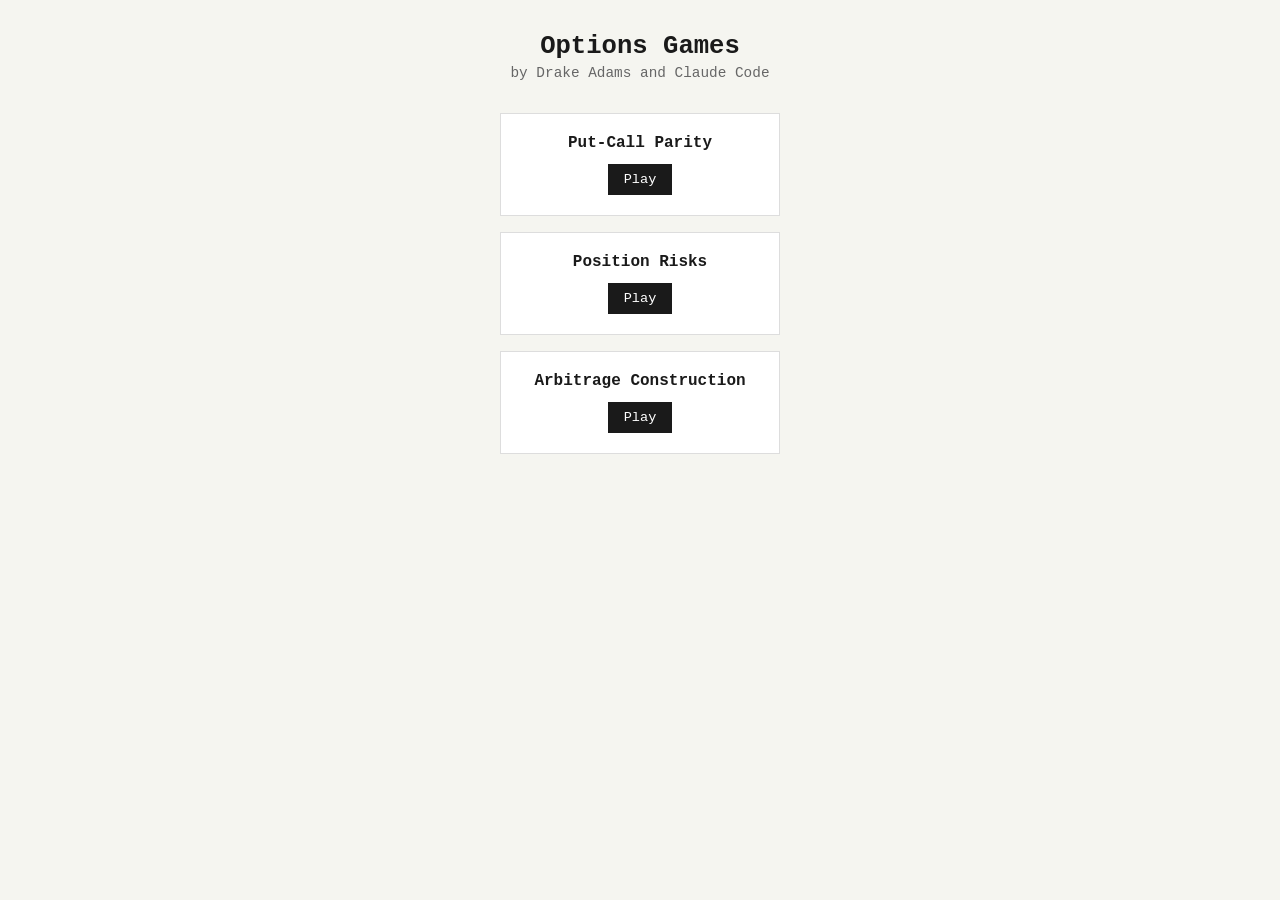
==== index.html @ 309d927e "added first versions of games" ====
<!DOCTYPE html>
<html lang="en">
<head>
  <meta charset="UTF-8">
  <meta name="viewport" content="width=device-width, initial-scale=1.0">
  <title>Options Games</title>
  <link rel="stylesheet" href="style.css">
</head>
<body style="display:flex; flex-direction:column; align-items:center; text-align:center;">
  <h1>Options Games</h1>
  <p class="subtitle">by Drake Adams and Claude Code</p>

  <div class="game-grid">
    <div class="game-card">
      <h2>Put-Call Parity</h2>
      <a href="games/parity.html" class="btn">Play</a>
    </div>

    <div class="game-card">
      <h2>Position Risks</h2>
      <a href="games/greeks.html" class="btn">Play</a>
    </div>

    <div class="game-card">
      <h2>Arbitrage Construction</h2>
      <a href="games/arb.html" class="btn">Play</a>
    </div>

  </div>
</body>
</html>
---- style.css ----
*, *::before, *::after {
  box-sizing: border-box;
  margin: 0;
  padding: 0;
}

body {
  font-family: 'Courier New', Courier, monospace;
  background: #f5f5f0;
  color: #1a1a1a;
  min-height: 100vh;
  padding: 2rem;
}

h1 {
  font-size: 1.6rem;
  font-weight: bold;
  margin-bottom: 0.25rem;
}

.subtitle {
  color: #666;
  font-size: 0.9rem;
  margin-bottom: 2rem;
}

.btn {
  display: inline-block;
  padding: 0.5rem 1rem;
  background: #1a1a1a;
  color: #fff;
  text-decoration: none;
  font-family: inherit;
  font-size: 0.85rem;
  cursor: pointer;
  border: none;
  width: fit-content;
}

.btn:hover { background: #333; }

/* ── Hub page ───────────────────────────────────────────── */

.game-grid {
  display: flex;
  flex-direction: column;
  gap: 1rem;
  width: 280px;
}

.game-card {
  background: #fff;
  border: 1px solid #ddd;
  padding: 1.25rem;
  display: flex;
  flex-direction: column;
  align-items: center;
  gap: 0.75rem;
  text-align: center;
}

.game-card h2 {
  font-size: 1rem;
  font-weight: bold;
}

.game-card.disabled {
  opacity: 0.4;
  pointer-events: none;
}

/* ── Game page shell ────────────────────────────────────── */

body.game-page {
  padding: 0;
  display: flex;
  flex-direction: column;
  height: 100vh;
  overflow: hidden;
}

/* Top bar */
.top-bar {
  display: flex;
  align-items: center;
  justify-content: space-between;
  padding: 0.75rem 1.25rem;
  border-bottom: 1px solid #ddd;
  background: #fff;
  flex-shrink: 0;
}

.top-bar-left {
  display: flex;
  align-items: baseline;
  gap: 1rem;
}

.top-bar-title {
  font-size: 1rem;
  font-weight: bold;
}

.back-link {
  font-size: 0.8rem;
  color: #888;
  text-decoration: none;
}

.back-link:hover { color: #333; }

.top-bar-right {
  font-size: 0.9rem;
}

.score-display span {
  font-weight: bold;
}

/* Timer */
.timer-bar-wrap {
  background: #e0e0e0;
  height: 5px;
  width: 100%;
  flex-shrink: 0;
}

.timer-bar {
  height: 100%;
  background: #1a1a1a;
  transition: width 1s linear;
}

.timer-bar.warning { background: #c0392b; }

.timer-label {
  font-size: 0.75rem;
  color: #888;
  padding: 0.25rem 1.25rem;
  flex-shrink: 0;
}

/* ── Setup overlay (distinct from game) ─────────────────── */

.setup-overlay {
  flex: 1;
  display: flex;
  align-items: center;
  justify-content: center;
}

.setup-box {
  background: #fff;
  border: 1px solid #ddd;
  padding: 2rem 2.5rem;
  display: flex;
  flex-direction: column;
  align-items: center;
  gap: 1rem;
  min-width: 240px;
  text-align: center;
}

.setup-box h2 {
  font-size: 1.1rem;
  font-weight: bold;
}

.setup-identity {
  font-size: 1rem;
  color: #555;
  letter-spacing: 0.02em;
}

.setup-label {
  font-size: 0.8rem;
  color: #888;
}

.duration-select {
  font-family: inherit;
  font-size: 0.85rem;
  padding: 0.45rem 0.6rem;
  border: 1px solid #ccc;
  background: #fff;
  cursor: pointer;
  width: 140px;
}

.duration-select:focus {
  outline: none;
  border-color: #1a1a1a;
}

.mode-select {
  width: auto;
}

/* ── Game center (round card & end screen) ──────────────── */

.game-center {
  flex: 1;
  display: flex;
  align-items: center;
  justify-content: center;
}

.round-card {
  background: #fff;
  border: 1px solid #ddd;
  padding: 1.5rem;
  width: 340px;
}

.price-table {
  width: 100%;
  border-collapse: collapse;
  margin-bottom: 1.25rem;
}

.price-table tr {
  border-bottom: 1px solid #eee;
}

.price-table tr:last-child {
  border-bottom: none;
}

.price-table td {
  padding: 0.4rem 0;
  font-size: 0.9rem;
}

.price-table td:first-child {
  color: #555;
  width: 55%;
}

.price-table td.unknown {
  font-weight: bold;
  color: #1a1a1a;
}

.price-table td.unknown-label {
  font-weight: bold;
}

/* Answer row */
.answer-row {
  display: flex;
  gap: 0.5rem;
  align-items: center;
}

.answer-input {
  font-family: inherit;
  font-size: 0.95rem;
  padding: 0.45rem 0.6rem;
  border: 1px solid #ccc;
  width: 120px;
}

.answer-input:focus {
  outline: none;
  border-color: #1a1a1a;
}

/* Feedback */
.feedback {
  font-size: 0.85rem;
  margin-top: 0.75rem;
  min-height: 1.2em;
}

.feedback.correct { color: #27ae60; }
.feedback.wrong { color: #c0392b; }

/* End box */
.end-box {
  display: flex;
  flex-direction: column;
  align-items: center;
  gap: 0.5rem;
  text-align: center;
}

.end-box h2 {
  font-size: 1.1rem;
}

.final-score {
  font-size: 3rem;
  font-weight: bold;
  margin: 0.5rem 0;
}

.final-score .label {
  font-size: 0.85rem;
  font-weight: normal;
  color: #666;
  display: block;
}

.missed-answer {
  font-size: 0.8rem;
  color: #555;
  margin-bottom: 1rem;
  max-width: 300px;
}

/* ── Arbitrage game ─────────────────────────────────────── */

.arb-card {
  width: 400px;
}

.round-type-label {
  font-size: 0.75rem;
  color: #999;
  margin-bottom: 0.75rem;
  text-transform: uppercase;
  letter-spacing: 0.05em;
}

.identify-row {
  display: flex;
  gap: 0.5rem;
  margin-bottom: 1rem;
}

.identify-btn {
  flex: 1;
  padding: 0.55rem;
  font-family: inherit;
  font-size: 0.9rem;
  background: #fff;
  border: 1px solid #ccc;
  cursor: pointer;
}

.identify-btn:hover:not(:disabled) { border-color: #1a1a1a; }
.identify-btn:disabled { opacity: 0.4; cursor: default; }

.trade-builder-label {
  font-size: 0.8rem;
  color: #888;
  margin-bottom: 0.5rem;
}

.trade-row {
  display: flex;
  align-items: center;
  gap: 0.4rem;
  padding: 0.3rem 0;
  border-bottom: 1px solid #eee;
  font-size: 0.82rem;
}

.trade-row:last-child { border-bottom: none; }

.trade-label {
  flex: 1;
  color: #444;
}

.qty-input {
  font-family: inherit;
  font-size: 0.85rem;
  width: 44px;
  padding: 0.25rem 0.3rem;
  border: 1px solid #ccc;
  text-align: center;
}

.qty-input:focus { outline: none; border-color: #1a1a1a; }

.action-btn-group {
  display: flex;
  gap: 0.25rem;
}

.action-btn {
  padding: 0.25rem 0.45rem;
  font-family: inherit;
  font-size: 0.78rem;
  background: #fff;
  border: 1px solid #ccc;
  cursor: pointer;
}

.action-btn:hover { border-color: #1a1a1a; }

.action-btn.selected {
  background: #1a1a1a;
  color: #fff;
  border-color: #1a1a1a;
}

/* ── Greeks game ────────────────────────────────────────── */

.setup-checklist {
  display: grid;
  grid-template-columns: 1fr 1fr;
  gap: 0.3rem 1.5rem;
  font-size: 0.85rem;
  text-align: left;
}

.setup-checklist label {
  display: flex;
  align-items: center;
  gap: 0.4rem;
  cursor: pointer;
}

.setup-checklist label.disabled-label {
  opacity: 0.35;
  cursor: not-allowed;
}

.setup-note {
  font-size: 0.75rem;
  color: #999;
  text-align: left;
  width: 100%;
}

.position-name {
  font-size: 1.1rem;
  font-weight: bold;
  margin-bottom: 0.3rem;
}

.position-legs {
  font-size: 0.8rem;
  color: #666;
  margin-bottom: 1.25rem;
}

.position-params {
  font-size: 0.85rem;
  color: #555;
  margin-bottom: 0.5rem;
}

.position-legs-list {
  list-style: none;
  font-size: 0.82rem;
  color: #444;
  margin-bottom: 1.25rem;
  line-height: 1.7;
}

.position-legs-list li::before {
  content: '• ';
}

.greek-question-row {
  margin-bottom: 1.25rem;
}

.greek-question {
  font-size: 0.88rem;
  color: #555;
  margin-bottom: 0.6rem;
}

.sign-btn-group {
  display: flex;
  gap: 0.4rem;
}

.sign-btn {
  width: 48px;
  padding: 0.4rem 0;
  background: #fff;
  border: 1px solid #ccc;
  font-family: inherit;
  font-size: 1rem;
  cursor: pointer;
  text-align: center;
}

.sign-btn:hover { border-color: #1a1a1a; }

.sign-btn.selected {
  background: #1a1a1a;
  color: #fff;
  border-color: #1a1a1a;
}

.hidden { display: none !important; }
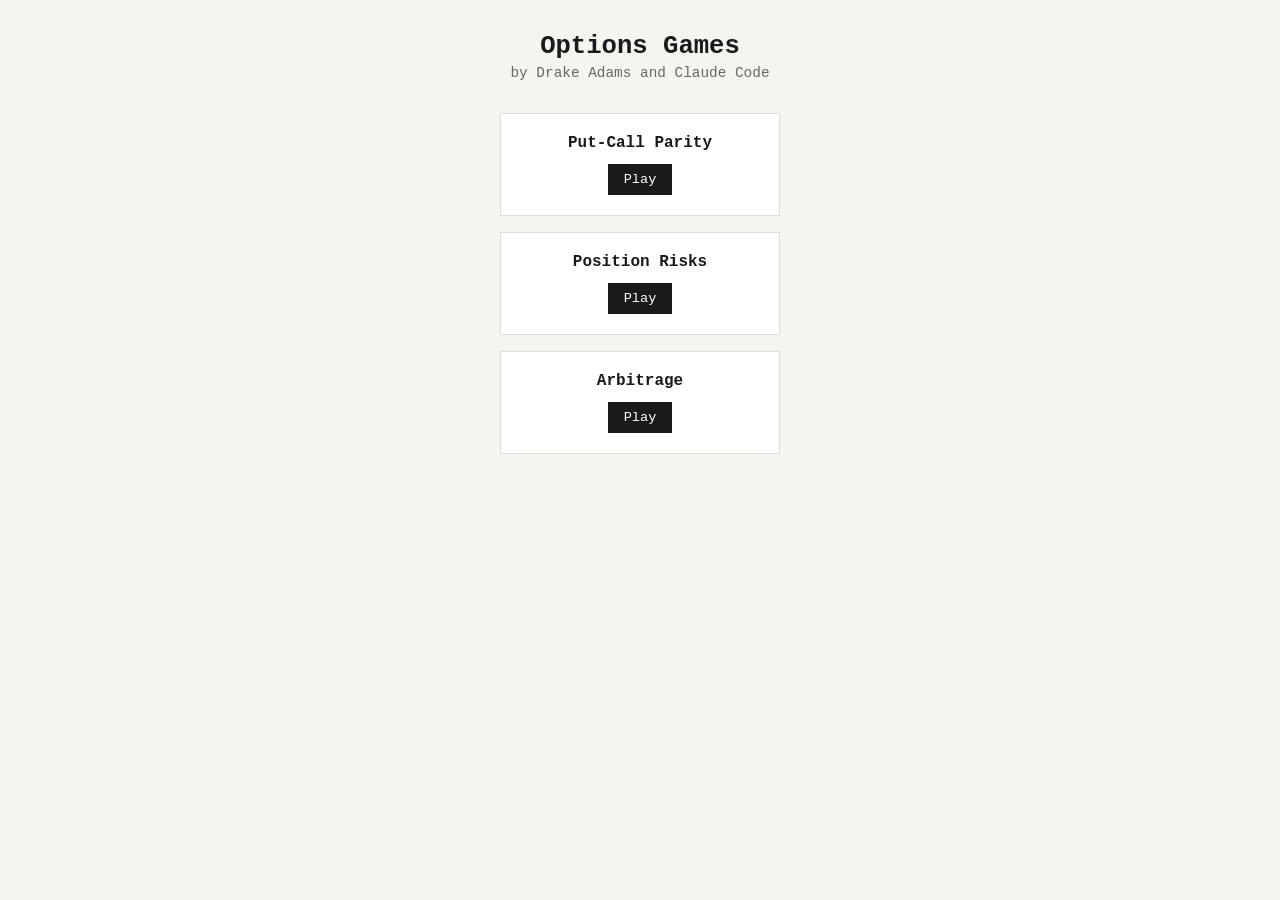
==== commit 073e9e11: "renamed arbitrage game" ====
--- a/index.html
+++ b/index.html
@@ -22,7 +22,7 @@
     </div>
 
     <div class="game-card">
-      <h2>Arbitrage Construction</h2>
+      <h2>Arbitrage</h2>
       <a href="games/arb.html" class="btn">Play</a>
     </div>
 
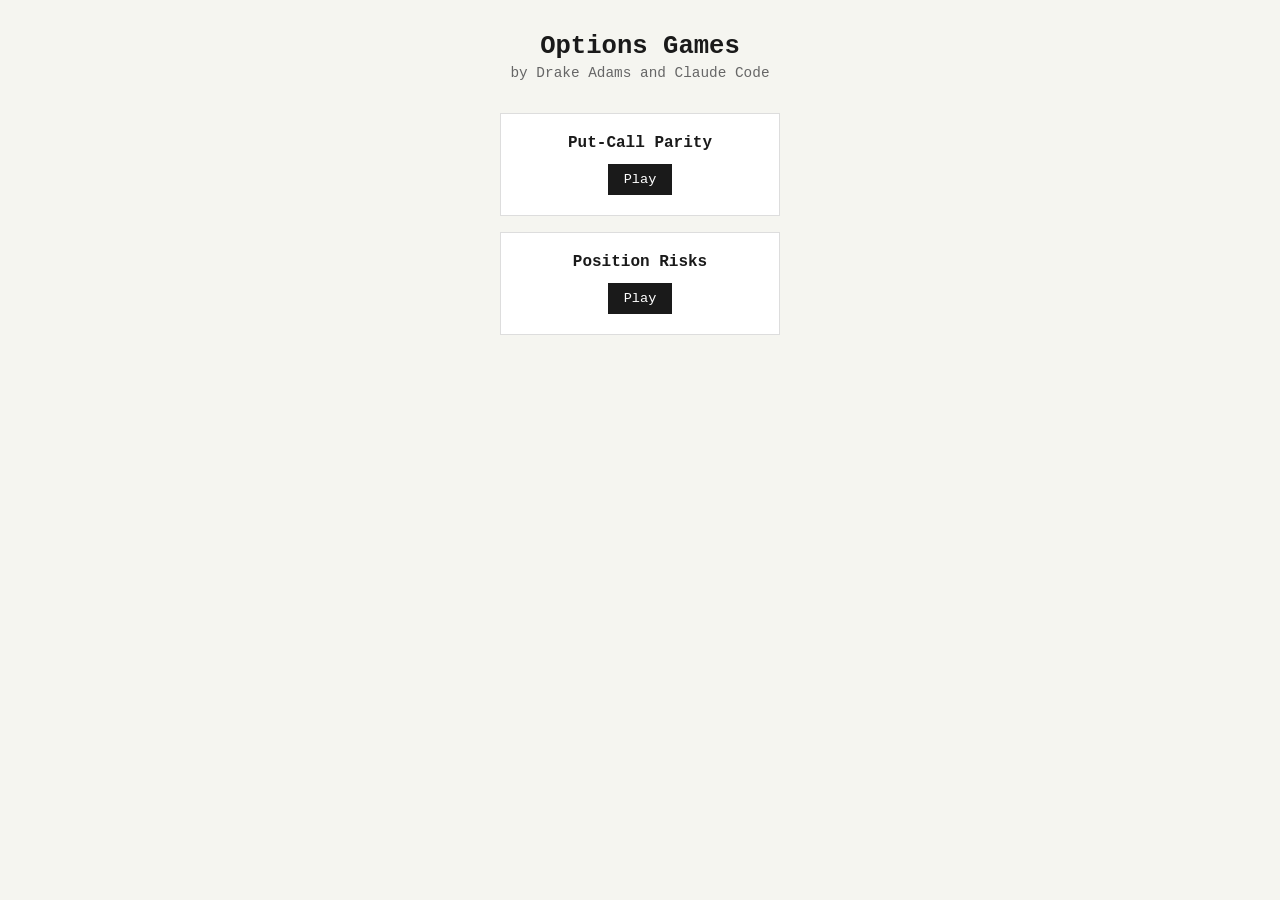
==== commit 7975d40e: "Revamp parity game and add stats tracking" ====
--- a/index.html
+++ b/index.html
@@ -21,11 +21,6 @@
       <a href="games/greeks.html" class="btn">Play</a>
     </div>
 
-    <div class="game-card">
-      <h2>Arbitrage</h2>
-      <a href="games/arb.html" class="btn">Play</a>
-    </div>
-
   </div>
 </body>
 </html>
--- a/style.css
+++ b/style.css
@@ -145,8 +145,10 @@
 .setup-overlay {
   flex: 1;
   display: flex;
-  align-items: center;
+  align-items: flex-start;
   justify-content: center;
+  overflow-y: auto;
+  padding: 1.5rem 1rem;
 }
 
 .setup-box {
@@ -201,8 +203,10 @@
 .game-center {
   flex: 1;
   display: flex;
-  align-items: center;
+  align-items: flex-start;
   justify-content: center;
+  overflow-y: auto;
+  padding: 1.5rem 1rem;
 }
 
 .round-card {
@@ -398,6 +402,19 @@
 
 /* ── Greeks game ────────────────────────────────────────── */
 
+.select-all-btn {
+  font-family: inherit;
+  font-size: 0.75rem;
+  color: #888;
+  background: none;
+  border: none;
+  cursor: pointer;
+  padding: 0;
+  text-decoration: underline;
+}
+
+.select-all-btn:hover { color: #1a1a1a; }
+
 .setup-checklist {
   display: grid;
   grid-template-columns: 1fr 1fr;
@@ -455,15 +472,32 @@
   content: '• ';
 }
 
-.greek-question-row {
-  margin-bottom: 1.25rem;
-}
-
-.greek-question {
+.greek-question-header {
   font-size: 0.88rem;
   color: #555;
   margin-bottom: 0.6rem;
 }
+
+.greek-items-area {
+  margin-bottom: 1.25rem;
+}
+
+.greek-item-row {
+  display: flex;
+  flex-direction: column;
+  padding: 0.5rem 0;
+  border-bottom: 1px solid #eee;
+}
+
+.greek-item-row:last-child { border-bottom: none; }
+
+.greek-item-label {
+  font-size: 0.88rem;
+  color: #555;
+  margin-bottom: 0.6rem;
+}
+
+.greek-item-row.item-correct .greek-item-label { color: #27ae60; }
 
 .sign-btn-group {
   display: flex;
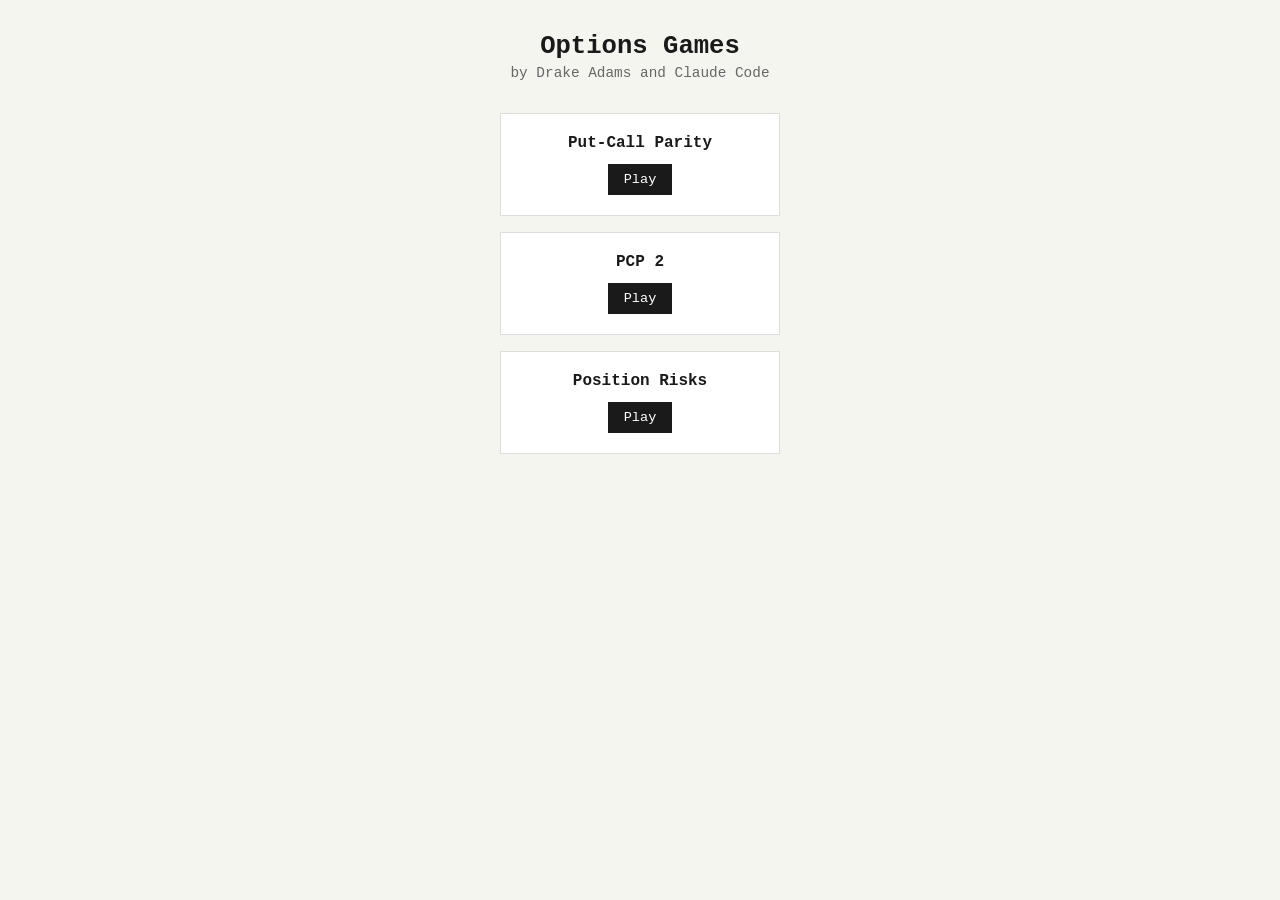
==== commit a178d1ff: "Add PCP 2 structure game and refine parity conventions" ====
--- a/index.html
+++ b/index.html
@@ -17,6 +17,11 @@
     </div>
 
     <div class="game-card">
+      <h2>PCP 2</h2>
+      <a href="games/pcp2.html" class="btn">Play</a>
+    </div>
+
+    <div class="game-card">
       <h2>Position Risks</h2>
       <a href="games/greeks.html" class="btn">Play</a>
     </div>
--- a/style.css
+++ b/style.css
@@ -110,7 +110,7 @@
 .back-link:hover { color: #333; }
 
 .top-bar-right {
-  font-size: 0.9rem;
+  font-size: 1.05rem;
 }
 
 .score-display span {
@@ -134,8 +134,8 @@
 .timer-bar.warning { background: #c0392b; }
 
 .timer-label {
-  font-size: 0.75rem;
-  color: #888;
+  font-size: 1rem;
+  color: #1a1a1a;
   padding: 0.25rem 1.25rem;
   flex-shrink: 0;
 }
@@ -310,94 +310,6 @@
   color: #555;
   margin-bottom: 1rem;
   max-width: 300px;
-}
-
-/* ── Arbitrage game ─────────────────────────────────────── */
-
-.arb-card {
-  width: 400px;
-}
-
-.round-type-label {
-  font-size: 0.75rem;
-  color: #999;
-  margin-bottom: 0.75rem;
-  text-transform: uppercase;
-  letter-spacing: 0.05em;
-}
-
-.identify-row {
-  display: flex;
-  gap: 0.5rem;
-  margin-bottom: 1rem;
-}
-
-.identify-btn {
-  flex: 1;
-  padding: 0.55rem;
-  font-family: inherit;
-  font-size: 0.9rem;
-  background: #fff;
-  border: 1px solid #ccc;
-  cursor: pointer;
-}
-
-.identify-btn:hover:not(:disabled) { border-color: #1a1a1a; }
-.identify-btn:disabled { opacity: 0.4; cursor: default; }
-
-.trade-builder-label {
-  font-size: 0.8rem;
-  color: #888;
-  margin-bottom: 0.5rem;
-}
-
-.trade-row {
-  display: flex;
-  align-items: center;
-  gap: 0.4rem;
-  padding: 0.3rem 0;
-  border-bottom: 1px solid #eee;
-  font-size: 0.82rem;
-}
-
-.trade-row:last-child { border-bottom: none; }
-
-.trade-label {
-  flex: 1;
-  color: #444;
-}
-
-.qty-input {
-  font-family: inherit;
-  font-size: 0.85rem;
-  width: 44px;
-  padding: 0.25rem 0.3rem;
-  border: 1px solid #ccc;
-  text-align: center;
-}
-
-.qty-input:focus { outline: none; border-color: #1a1a1a; }
-
-.action-btn-group {
-  display: flex;
-  gap: 0.25rem;
-}
-
-.action-btn {
-  padding: 0.25rem 0.45rem;
-  font-family: inherit;
-  font-size: 0.78rem;
-  background: #fff;
-  border: 1px solid #ccc;
-  cursor: pointer;
-}
-
-.action-btn:hover { border-color: #1a1a1a; }
-
-.action-btn.selected {
-  background: #1a1a1a;
-  color: #fff;
-  border-color: #1a1a1a;
 }
 
 /* ── Greeks game ────────────────────────────────────────── */
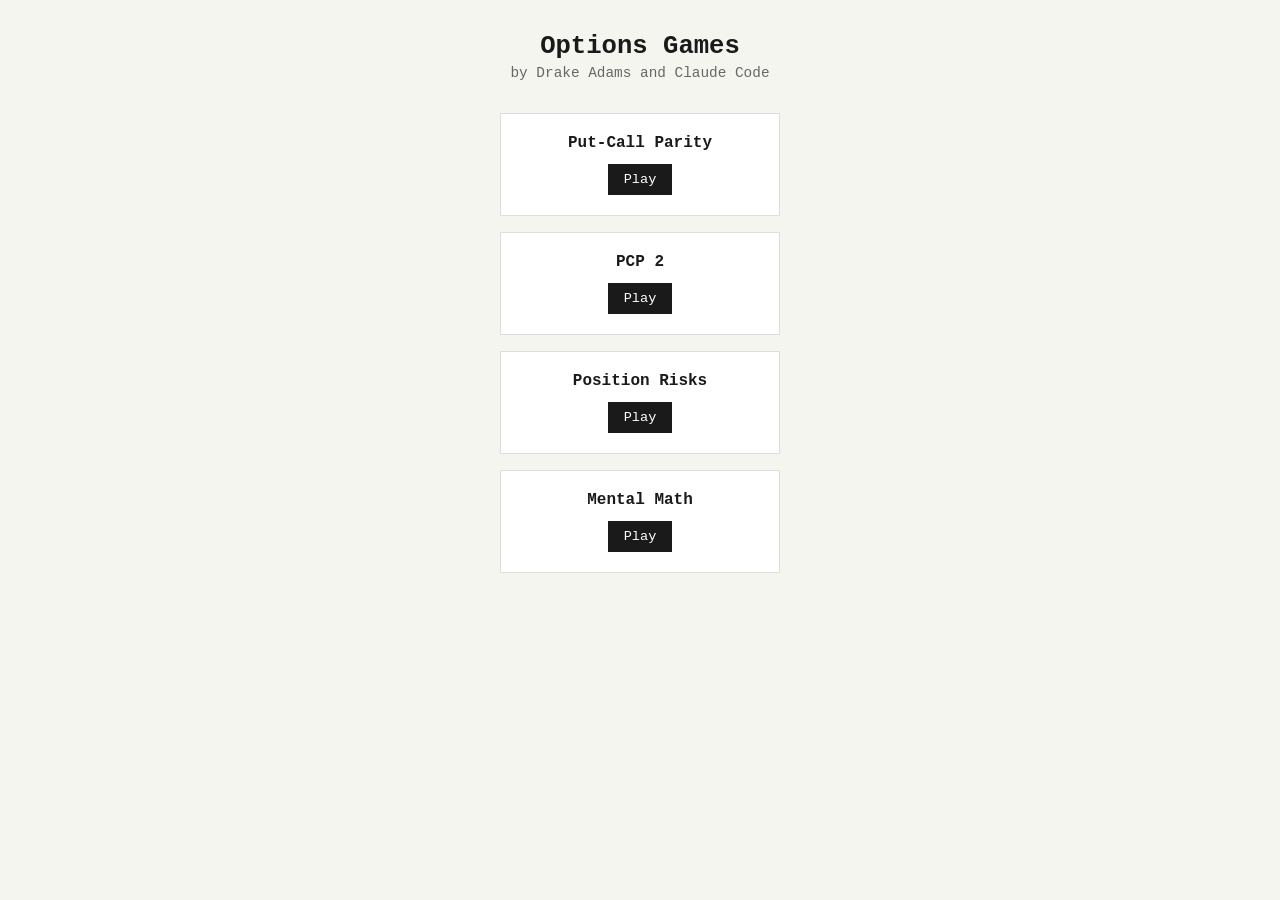
==== commit 077353e4: "Add Mental Math arithmetic speed drill Single-player timed arithmetic game: (2–100) + (2–100) and (2" ====
--- a/index.html
+++ b/index.html
@@ -26,6 +26,11 @@
       <a href="games/greeks.html" class="btn">Play</a>
     </div>
 
+    <div class="game-card">
+      <h2>Mental Math</h2>
+      <a href="games/arithmetic.html" class="btn">Play</a>
+    </div>
+
   </div>
 </body>
 </html>
--- a/style.css
+++ b/style.css
@@ -196,6 +196,19 @@
 
 .mode-select {
   width: auto;
+}
+
+.random-position-settings {
+  display: flex;
+  flex-direction: column;
+  align-items: center;
+  gap: 1rem;
+  max-width: 18rem;
+}
+
+#named-position-note {
+  max-width: 18rem;
+  line-height: 1.45;
 }
 
 /* ── Game center (round card & end screen) ──────────────── */
@@ -360,7 +373,7 @@
   margin-bottom: 0.3rem;
 }
 
-.position-legs {
+.position-moneyness {
   font-size: 0.8rem;
   color: #666;
   margin-bottom: 1.25rem;
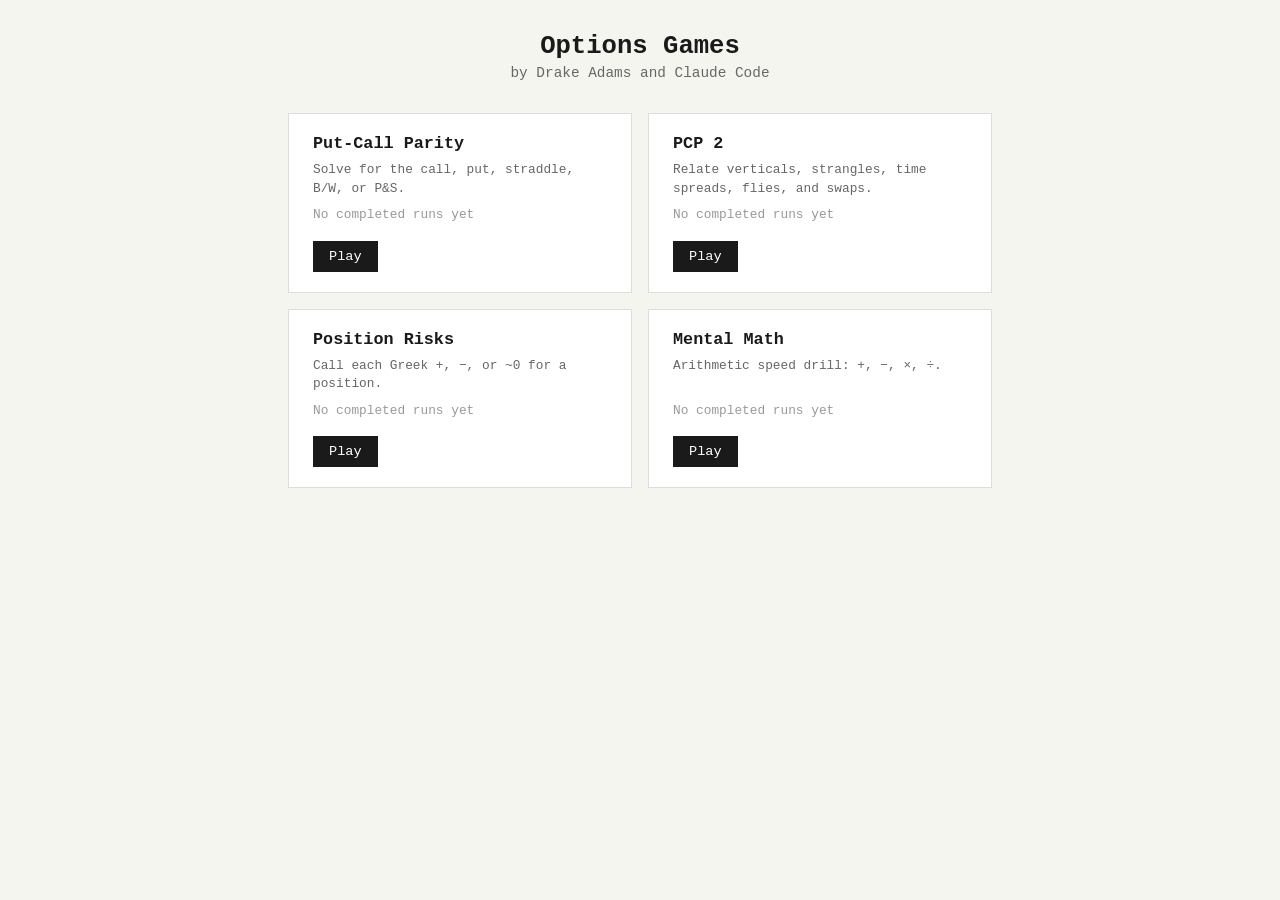
==== commit fd9605f6: "Add hub home page and Play/Lab/History setup tabs The home page was a narrow column of Play buttons," ====
--- a/index.html
+++ b/index.html
@@ -6,31 +6,48 @@
   <title>Options Games</title>
   <link rel="stylesheet" href="style.css">
 </head>
-<body style="display:flex; flex-direction:column; align-items:center; text-align:center;">
-  <h1>Options Games</h1>
-  <p class="subtitle">by Drake Adams and Claude Code</p>
+<body class="hub-page">
+  <header class="hub-header">
+    <h1>Options Games</h1>
+    <p class="subtitle">by Drake Adams and Claude Code</p>
+  </header>
 
-  <div class="game-grid">
-    <div class="game-card">
+  <!-- data-game is the game's past-results id; data-labs lists its Lab ids,
+       each optionally followed by ":" and a label shown beside its problem area. -->
+  <main class="hub-grid">
+    <section class="hub-card" data-game="parity" data-labs="parity">
       <h2>Put-Call Parity</h2>
+      <p class="hub-desc">Solve for the call, put, straddle, B/W, or P&amp;S.</p>
+      <p class="hub-stat" data-hub-best></p>
+      <p class="hub-stat hub-weak hidden" data-hub-weak></p>
       <a href="games/parity.html" class="btn">Play</a>
-    </div>
+    </section>
 
-    <div class="game-card">
+    <section class="hub-card" data-game="pcp-2" data-labs="pcp2-medium:Medium,pcp2-hard:Hard">
       <h2>PCP 2</h2>
+      <p class="hub-desc">Relate verticals, strangles, time spreads, flies, and swaps.</p>
+      <p class="hub-stat" data-hub-best></p>
+      <p class="hub-stat hub-weak hidden" data-hub-weak></p>
       <a href="games/pcp2.html" class="btn">Play</a>
-    </div>
+    </section>
 
-    <div class="game-card">
+    <section class="hub-card" data-game="position-risks" data-labs="greeks">
       <h2>Position Risks</h2>
+      <p class="hub-desc">Call each Greek +, −, or ~0 for a position.</p>
+      <p class="hub-stat" data-hub-best></p>
+      <p class="hub-stat hub-weak hidden" data-hub-weak></p>
       <a href="games/greeks.html" class="btn">Play</a>
-    </div>
+    </section>
 
-    <div class="game-card">
+    <section class="hub-card" data-game="arithmetic" data-labs="arithmetic">
       <h2>Mental Math</h2>
+      <p class="hub-desc">Arithmetic speed drill: +, −, ×, ÷.</p>
+      <p class="hub-stat" data-hub-best></p>
+      <p class="hub-stat hub-weak hidden" data-hub-weak></p>
       <a href="games/arithmetic.html" class="btn">Play</a>
-    </div>
+    </section>
+  </main>
 
-  </div>
+  <script src="hub.js"></script>
 </body>
 </html>
--- a/style.css
+++ b/style.css
@@ -41,32 +41,54 @@
 
 /* ── Hub page ───────────────────────────────────────────── */
 
-.game-grid {
-  display: flex;
-  flex-direction: column;
+body.hub-page {
+  display: flex;
+  flex-direction: column;
+  align-items: center;
+}
+
+.hub-header { text-align: center; }
+
+.hub-grid {
+  display: grid;
+  grid-template-columns: repeat(2, minmax(0, 1fr));
   gap: 1rem;
-  width: 280px;
-}
-
-.game-card {
+  width: min(100%, 44rem);
+}
+
+.hub-card {
   background: #fff;
   border: 1px solid #ddd;
-  padding: 1.25rem;
-  display: flex;
-  flex-direction: column;
-  align-items: center;
-  gap: 0.75rem;
-  text-align: center;
-}
-
-.game-card h2 {
-  font-size: 1rem;
-  font-weight: bold;
-}
-
-.game-card.disabled {
-  opacity: 0.4;
-  pointer-events: none;
+  padding: 1.25rem 1.5rem;
+  display: flex;
+  flex-direction: column;
+  gap: 0.5rem;
+}
+
+.hub-card h2 {
+  font-size: 1.05rem;
+  font-weight: bold;
+}
+
+.hub-desc {
+  font-size: 0.8rem;
+  color: #666;
+  line-height: 1.45;
+  flex: 1;
+}
+
+.hub-stat {
+  font-size: 0.8rem;
+  line-height: 1.45;
+}
+
+.hub-stat.hub-empty { color: #999; }
+.hub-weak { color: #8a5a00; }
+.hub-card .btn { margin-top: 0.5rem; }
+
+@media (max-width: 560px) {
+  body.hub-page { padding: 1.25rem 1rem; }
+  .hub-grid { grid-template-columns: minmax(0, 1fr); }
 }
 
 /* ── Game page shell ────────────────────────────────────── */
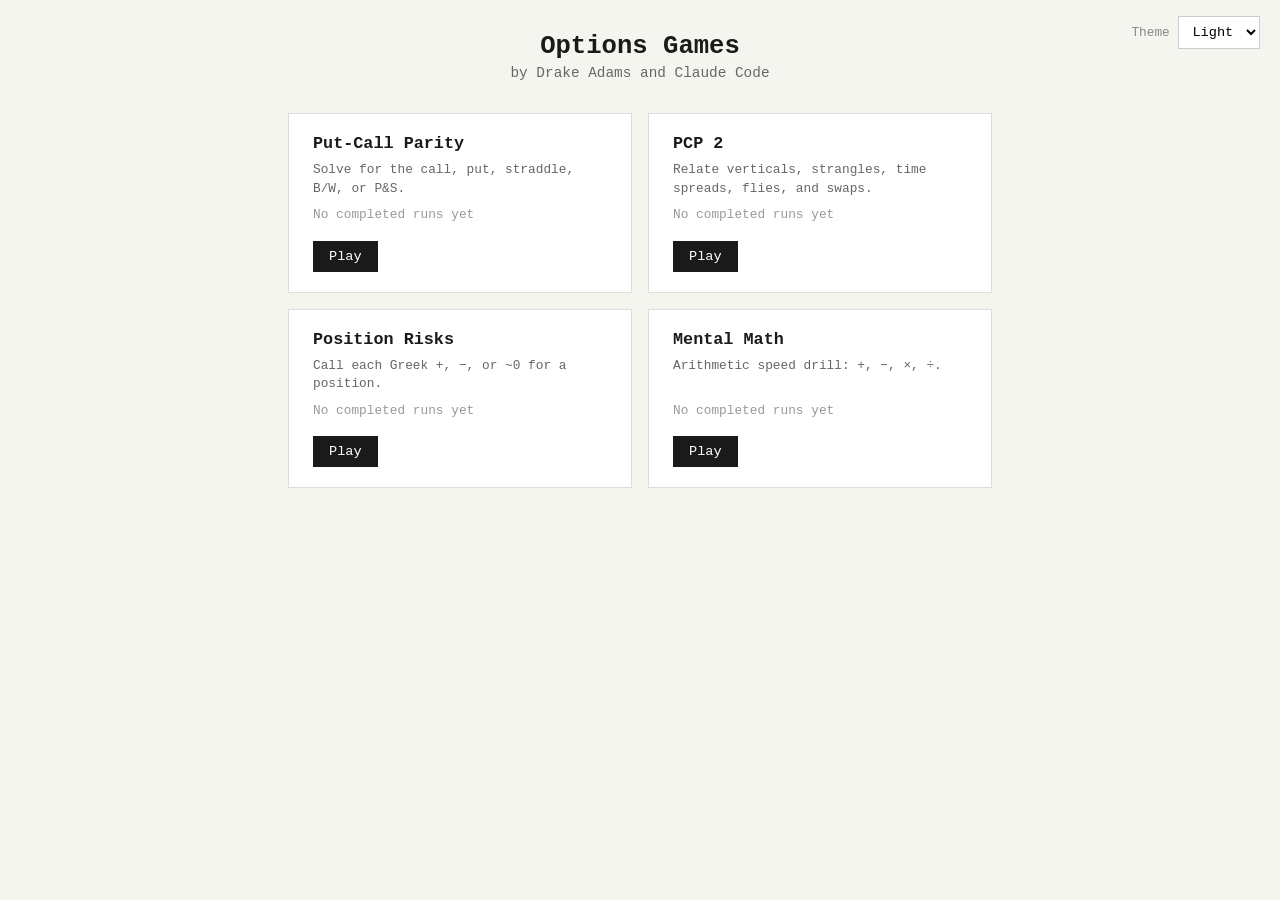
==== commit 4ba02e56: "Move the theme selector to the home page and apply it site-wide The light/dark selector lived in Men" ====
--- a/index.html
+++ b/index.html
@@ -7,6 +7,15 @@
   <link rel="stylesheet" href="style.css">
 </head>
 <body class="hub-page">
+  <script src="theme.js"></script>
+  <div class="hub-theme">
+    <label for="theme-select">Theme</label>
+    <select id="theme-select" class="duration-select">
+      <option value="light">Light</option>
+      <option value="dark">Dark</option>
+    </select>
+  </div>
+
   <header class="hub-header">
     <h1>Options Games</h1>
     <p class="subtitle">by Drake Adams and Claude Code</p>
--- a/style.css
+++ b/style.css
@@ -86,6 +86,19 @@
 .hub-weak { color: #8a5a00; }
 .hub-card .btn { margin-top: 0.5rem; }
 
+.hub-theme {
+  position: absolute;
+  top: 1rem;
+  right: 1.25rem;
+  display: flex;
+  align-items: center;
+  gap: 0.5rem;
+  font-size: 0.8rem;
+  color: #888;
+}
+
+.hub-theme .duration-select { width: auto; }
+
 @media (max-width: 560px) {
   body.hub-page { padding: 1.25rem 1rem; }
   .hub-grid { grid-template-columns: minmax(0, 1fr); }
@@ -471,3 +484,63 @@
 }
 
 .hidden { display: none !important; }
+
+/* ── Dark theme (body.theme-dark, set by theme.js) ─────── */
+
+body.theme-dark {
+  background: #1e1f22;
+  color: #e6e6e3;
+}
+
+body.theme-dark .top-bar,
+body.theme-dark .setup-box,
+body.theme-dark .round-card,
+body.theme-dark .hub-card,
+body.theme-dark .duration-select,
+body.theme-dark .answer-input,
+body.theme-dark .sign-btn {
+  background: #2a2b2f;
+  border-color: #3d3e43;
+  color: #e6e6e3;
+}
+
+body.theme-dark .btn { background: #e6e6e3; color: #1a1a1a; }
+body.theme-dark .btn:hover { background: #fff; }
+body.theme-dark .duration-select:focus,
+body.theme-dark .answer-input:focus,
+body.theme-dark .sign-btn:hover { border-color: #e6e6e3; }
+body.theme-dark .sign-btn.selected { background: #e6e6e3; color: #1a1a1a; border-color: #e6e6e3; }
+
+body.theme-dark .timer-bar-wrap { background: #3a3b40; }
+body.theme-dark .timer-bar { background: #e6e6e3; }
+body.theme-dark .timer-bar.warning { background: #e06c5b; }
+body.theme-dark .timer-label { color: #e6e6e3; }
+
+body.theme-dark .subtitle,
+body.theme-dark .hub-desc,
+body.theme-dark .setup-identity,
+body.theme-dark .final-score .label,
+body.theme-dark .missed-answer,
+body.theme-dark .price-table td:first-child,
+body.theme-dark .position-moneyness,
+body.theme-dark .position-params,
+body.theme-dark .position-legs-list,
+body.theme-dark .greek-question-header,
+body.theme-dark .greek-item-label { color: #c9c9c5; }
+
+body.theme-dark .hub-theme,
+body.theme-dark .setup-label,
+body.theme-dark .setup-note,
+body.theme-dark .back-link,
+body.theme-dark .select-all-btn,
+body.theme-dark .hub-stat.hub-empty { color: #8f8f8b; }
+
+body.theme-dark .back-link:hover,
+body.theme-dark .select-all-btn:hover { color: #fff; }
+body.theme-dark .price-table td.unknown { color: #e6e6e3; }
+body.theme-dark .price-table tr,
+body.theme-dark .greek-item-row { border-bottom-color: #3d3e43; }
+body.theme-dark .hub-weak { color: #f0b85a; }
+body.theme-dark .feedback.correct,
+body.theme-dark .greek-item-row.item-correct .greek-item-label { color: #5cc98a; }
+body.theme-dark .feedback.wrong { color: #e06c5b; }
